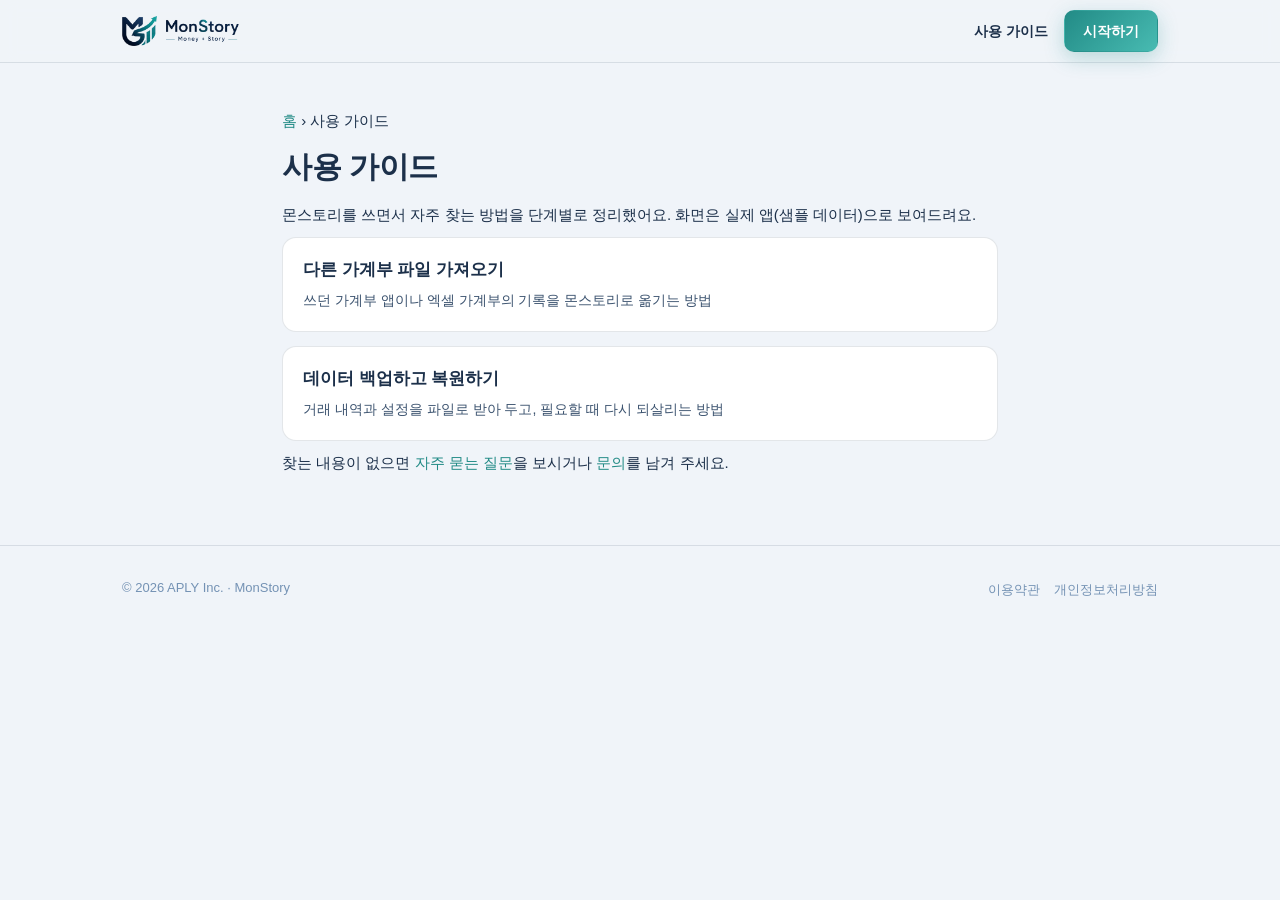
==== guide/index.html @ f763c850 "소개 페이지 3단계 — 사용 가이드(목록 + 가져오기 + 백업·복원) 구글 검색 쪽 통로. 블로그(이야기)와 문장이 겹치지 않게 설명서로 새로 썼다(유사 문서 피함). - /gui" ====
<!doctype html>
<html lang="ko">
<head>
<meta charset="UTF-8"/>
<meta name="viewport" content="width=device-width,initial-scale=1.0"/>
<!-- Google Analytics (GA4) -->
<script async src="https://www.googletagmanager.com/gtag/js?id=G-HTZ3LV5EJL"></script>
<script>
window.dataLayer=window.dataLayer||[];
function gtag(){dataLayer.push(arguments);}
gtag('js',new Date());
gtag('config','G-HTZ3LV5EJL');
</script>
<title>사용 가이드 — MonStory(몬스토리)</title>
<meta name="description" content="몬스토리 가계부를 쓰면서 자주 찾는 방법을 단계별로 정리했어요. 다른 가계부 파일 가져오기, 데이터 백업과 복원 등."/>
<link rel="canonical" href="https://home.monstory.app/guide/"/>
<meta name="robots" content="index,follow"/>
<meta property="og:type" content="article"/>
<meta property="og:site_name" content="MonStory"/>
<meta property="og:title" content="사용 가이드 — MonStory(몬스토리)"/>
<meta property="og:description" content="몬스토리 가계부를 쓰면서 자주 찾는 방법을 단계별로 정리했어요. 다른 가계부 파일 가져오기, 데이터 백업과 복원 등."/>
<meta property="og:url" content="https://home.monstory.app/guide/"/>
<meta property="og:image" content="https://home.monstory.app/og-image.png"/>
<meta property="og:locale" content="ko_KR"/>
<meta name="twitter:card" content="summary_large_image"/>
<link rel="icon" href="/favicon.ico" sizes="any"/>
<link rel="icon" type="image/png" sizes="32x32" href="/icons/favicon-32.png?v=5"/>
<link rel="apple-touch-icon" sizes="180x180" href="/icons/apple-touch-icon.png"/>
<meta name="theme-color" content="#f0f4f9"/>
<link rel="stylesheet" href="/styles.css?v=20261117b"/>
</head>
<body class="guide-page">
  <div class="nav"><div class="wrap">
    <a href="/"><img src="/logo/MonStory_wordmark.png" alt="MonStory"/></a>
    <span class="nav-r"><a class="nav-link" href="/guide/">사용 가이드</a><a class="btn btn-p" href="https://monstory.app/">시작하기</a></span>
  </div></div>

  <main class="guide-wrap">
    <p class="guide-crumb"><a href="/">홈</a> › 사용 가이드</p>
    <h1>사용 가이드</h1>
    <p class="guide-lead">몬스토리를 쓰면서 자주 찾는 방법을 단계별로 정리했어요. 화면은 실제 앱(샘플 데이터)으로 보여드려요.</p>
    <div class="guide-list">
      <a class="guide-card" href="/guide/import">
        <b>다른 가계부 파일 가져오기</b>
        <span>쓰던 가계부 앱이나 엑셀 가계부의 기록을 몬스토리로 옮기는 방법</span>
      </a>
      <a class="guide-card" href="/guide/backup">
        <b>데이터 백업하고 복원하기</b>
        <span>거래 내역과 설정을 파일로 받아 두고, 필요할 때 다시 되살리는 방법</span>
      </a>
    </div>
    <p class="guide-more">찾는 내용이 없으면 <a href="/#faq">자주 묻는 질문</a>을 보시거나 <a href="/#contact">문의</a>를 남겨 주세요.</p>
  </main>

  <footer><div class="wrap">
    <span class="cp">© 2026 APLY Inc. · MonStory</span>
    <span class="links"><a href="https://monstory.app/terms.html">이용약관</a><a href="https://monstory.app/privacy.html">개인정보처리방침</a></span>
  </div></footer>
</body>
</html>
---- styles.css ----
*{box-sizing:border-box;margin:0;padding:0}
:root{--navy:#1c304a;--teal:#228b86;--teal2:#48bbb2;--ink:#0f172a;--t2:#3d5470;--t3:#7492b4;--bg:#f0f4f9;--card:#fff;--bd:rgba(28,48,74,.12)}
body{font-family:-apple-system,BlinkMacSystemFont,'Segoe UI','Malgun Gothic','Apple SD Gothic Neo',sans-serif;color:var(--navy);background:var(--bg);line-height:1.6;-webkit-font-smoothing:antialiased;word-break:keep-all;overflow-wrap:break-word}
img{max-width:100%;display:block}
a{text-decoration:none;color:inherit}
.wrap{max-width:1080px;margin:0 auto;padding:0 22px}
.btn{display:inline-flex;align-items:center;gap:7px;border-radius:10px;padding:13px 22px;font-size:15px;line-height:1.6;font-weight:700;cursor:pointer;border:1px solid transparent;transition:transform .12s,box-shadow .12s}
.btn:hover{transform:translateY(-1px)}
.btn-p{background:linear-gradient(135deg,var(--teal),var(--teal2));color:#fff;box-shadow:0 6px 20px rgba(34,139,134,.28)}
.btn-o{background:#fff;border-color:var(--bd);color:var(--navy)}
/* nav */
.nav{position:sticky;top:0;z-index:10;background:rgba(240,244,249,.86);backdrop-filter:blur(8px);border-bottom:1px solid var(--bd)}
.nav .wrap{display:flex;align-items:center;justify-content:space-between;height:62px}
.nav img{height:30px}
.nav .btn{padding:9px 18px;font-size:14px}
.nav-r{display:flex;align-items:center;gap:16px}
.nav-link{font-size:14px;font-weight:600;color:var(--navy)}
.nav-link:hover{color:var(--teal)}
.faq-more{text-align:center;font-size:14px;color:var(--t2);margin-top:22px}
.faq-more a{color:var(--teal);font-weight:600}
/* ── 사용 가이드 (2026-11-17) ── */
.guide-wrap{max-width:760px;margin:0 auto;padding:36px 22px 20px}
.guide-crumb{font-size:13px;color:var(--t3);margin-bottom:14px}
.guide-crumb a{color:var(--t3)}.guide-crumb a:hover{color:var(--teal)}
.guide-wrap h1{font-size:30px;letter-spacing:-.4px;margin-bottom:12px}
.guide-lead{font-size:16px;color:var(--t2);margin-bottom:30px}
.guide-wrap h2{font-size:21px;margin:38px 0 12px;padding-top:6px}
.guide-wrap h3{font-size:16px;margin:22px 0 6px}
.guide-wrap p{font-size:15px;color:var(--navy);margin:10px 0}
.guide-wrap ul,.guide-wrap ol{padding-left:22px;margin:10px 0}
.guide-wrap li{font-size:15px;margin:6px 0}
.guide-wrap a{color:var(--teal)}
.guide-img{margin:18px 0 20px;border:1px solid var(--bd);border-radius:14px;overflow:hidden;background:#fff;box-shadow:0 10px 28px rgba(28,48,74,.10)}
.guide-img img{display:block;width:100%;height:auto}
.guide-wrap .guide-note{background:rgba(34,139,134,.07);border-left:3px solid var(--teal);border-radius:8px;padding:12px 14px;font-size:14px;color:var(--t2)}
.guide-list{display:grid;gap:14px;margin-top:10px}
.guide-wrap .guide-card{display:block;background:var(--card);border:1px solid var(--bd);border-radius:14px;padding:18px 20px;color:var(--navy)}
.guide-card b{display:block;font-size:17px;margin-bottom:4px}
.guide-card span{font-size:14px;color:var(--t2)}
.guide-wrap .guide-card:hover{border-color:var(--teal);box-shadow:0 8px 22px rgba(28,48,74,.08)}
.guide-more{font-size:14px;color:var(--t2);margin-top:26px}
.guide-cta{margin:44px 0 10px;padding:22px;border:1px solid var(--bd);border-radius:16px;background:var(--card);text-align:center}
.guide-wrap .guide-cta p{font-size:15px;color:var(--t2);margin:0 0 14px}
.guide-cta div{display:flex;gap:10px;justify-content:center;flex-wrap:wrap}
.guide-wrap .guide-cta .btn-p{color:#fff}
.guide-wrap .guide-cta .btn-o{color:var(--navy)}
.guide-back{font-size:14px;margin-top:18px}
@media(max-width:560px){ .nav-r{gap:12px} .nav-link{font-size:13px} .nav .btn{padding:8px 14px;font-size:13px} .guide-wrap h1{font-size:25px} }
/* hero */
.hero{padding:64px 0 52px}
.hero-grid{display:grid;grid-template-columns:1fr 1.22fr;gap:40px;align-items:center}
.badge{display:inline-block;background:rgba(34,139,134,.10);color:var(--teal);font-size:13px;font-weight:700;padding:5px 13px;border-radius:20px;margin-bottom:18px}
.hero h1{font-size:40px;line-height:1.25;letter-spacing:-.5px;margin-bottom:16px}
.hero h1 .g{background:linear-gradient(120deg,var(--navy),var(--teal));-webkit-background-clip:text;background-clip:text;-webkit-text-fill-color:transparent}
.hero p{font-size:17px;color:var(--t2);margin-bottom:28px}
.hero-cta{display:flex;gap:12px;flex-wrap:wrap}
.hero-note{margin-top:14px;font-size:13px;color:var(--t3)}
/* device frame */
.shot{background:#fff;border:1px solid var(--bd);border-radius:14px;overflow:hidden;box-shadow:0 18px 50px rgba(28,48,74,.16)}
.shot-bar{display:flex;align-items:center;gap:6px;padding:10px 13px;background:var(--navy)}
.shot-bar i{width:10px;height:10px;border-radius:50%;display:inline-block}
.shot-ph{aspect-ratio:16/11;background:repeating-linear-gradient(135deg,#eef2f7,#eef2f7 12px,#e7edf4 12px,#e7edf4 24px);display:flex;align-items:center;justify-content:center;color:var(--t3);font-size:14px;font-weight:600;text-align:center;padding:20px}
/* 히어로 — 큰 스마트폰 목업 안에서 영수증 스캔 시연 영상 재생 */
.hero-phone-wrap{display:flex;justify-content:center;align-items:center;padding:6px}
.hero-phone{position:relative;width:min(250px,58vw);aspect-ratio:9/19.3;background:#0b1526;border-radius:42px;padding:11px;box-shadow:0 36px 80px rgba(28,48,74,.30),inset 0 0 0 2px rgba(255,255,255,.05);border:1px solid rgba(28,48,74,.22);animation:hpFloat 6s ease-in-out infinite}
.hero-phone .hero-vid{position:absolute;inset:11px;width:calc(100% - 22px);height:calc(100% - 22px);object-fit:cover;border-radius:31px;display:block;background:#0b1526}
@keyframes hpFloat{0%,100%{transform:translateY(0)}50%{transform:translateY(-8px)}}
@media (prefers-reduced-motion:reduce){ .hero-phone{animation:none} }
/* sections */
section{padding:54px 0}
.sec-ttl{text-align:center;margin-bottom:8px;font-size:28px;letter-spacing:-.3px}
.sec-sub{text-align:center;color:#5a7290;font-size:15px;margin-bottom:40px}
/* features */
.feat-grid{display:grid;grid-template-columns:repeat(2,1fr);gap:18px}
.feat{background:var(--card);border:1px solid var(--bd);border-radius:16px;padding:24px 24px}
.feat-ic{width:46px;height:46px;border-radius:12px;background:rgba(34,139,134,.10);color:var(--teal);display:flex;align-items:center;justify-content:center;font-size:22px;margin-bottom:14px}
.feat h3{font-size:17px;margin-bottom:6px}
.feat p{font-size:14px;color:var(--t2)}
/* 꼼꼼하게 쓰는 분을 위해 — 기능 카드보다 한 단계 작은 3칸 */
.pro-grid{display:grid;grid-template-columns:repeat(3,1fr);gap:14px}
.pro{display:flex;gap:14px;align-items:flex-start;background:var(--card);border:1px solid var(--bd);border-radius:14px;padding:18px 18px}
.pro-ic{flex:none;width:40px;height:40px;border-radius:11px;background:rgba(34,139,134,.10);color:var(--teal);display:flex;align-items:center;justify-content:center}
.pro h3{font-size:15px;margin-bottom:4px}
.pro p{font-size:13.5px;color:var(--t2);line-height:1.55}
.pro-sec{padding-top:0}
@media(max-width:960px){ .pro-grid{grid-template-columns:repeat(2,1fr)} }
@media(max-width:600px){ .pro-grid{grid-template-columns:1fr} }
/* receipt scan (모바일 흐름) */
.rscan{background:linear-gradient(180deg,rgba(34,139,134,.07),rgba(34,139,134,.02))}
.rscan .badge{display:block;width:max-content;margin:0 auto 14px}
.rflow{display:grid;grid-template-columns:1fr auto 1fr auto 1fr;align-items:start;gap:16px;max-width:820px;margin:8px auto 0}
.rstep{display:flex;flex-direction:column;align-items:center;margin:0}
.phone{position:relative;width:100%;max-width:220px;aspect-ratio:9/19;background:var(--navy);border-radius:26px;box-shadow:0 14px 34px rgba(28,48,74,.20);overflow:hidden}
.phone img{position:absolute;top:7px;left:7px;width:calc(100% - 14px);height:calc(100% - 14px);object-fit:cover;object-position:top;border-radius:20px;display:block}
.phone-ph{position:absolute;inset:7px;border-radius:20px;background:rgba(255,255,255,.07);color:#cdd8e6;display:flex;align-items:center;justify-content:center;text-align:center;font-size:13px;line-height:1.6;padding:14px}
.rstep figcaption{margin-top:16px;text-align:center}
.rstep-n{display:inline-flex;width:24px;height:24px;border-radius:50%;background:var(--teal);color:#fff;font-weight:800;font-size:13px;align-items:center;justify-content:center;margin-bottom:8px}
.rstep figcaption b{display:block;font-size:15px;margin-bottom:3px}
.rstep figcaption span{display:block;font-size:13px;color:var(--t2)}
.rarrow{align-self:center;color:var(--teal);font-size:26px;font-weight:800;margin-top:70px}
.rscan-note{text-align:center;margin:30px auto 0;display:block;width:max-content;max-width:100%;background:rgba(34,139,134,.10);color:var(--teal);font-weight:600;font-size:13.5px;padding:9px 18px;border-radius:20px}
.rscan-note b{font-weight:800}
/* faq */
.faq{max-width:720px;margin:0 auto;display:flex;flex-direction:column;gap:12px}
.faq-item{background:var(--card);border:1px solid var(--bd);border-radius:14px;padding:0 20px}
.faq-item summary{list-style:none;cursor:pointer;font-weight:700;font-size:15px;color:var(--navy);padding:17px 0;display:flex;align-items:center;justify-content:space-between;gap:12px}
.faq-item summary::-webkit-details-marker{display:none}
.faq-item summary::after{content:"+";color:var(--teal);font-weight:800;font-size:20px;line-height:1;flex-shrink:0;transition:transform .2s}
.faq-item[open] summary::after{transform:rotate(45deg)}
.faq-item>p{font-size:14px;color:var(--t2);line-height:1.65;padding:0 0 18px;margin-top:-2px}
.faq-item>p.faq-note{font-size:13px;color:var(--mut,#7b8794)}
/* showcase */
.showcase{background:var(--navy);color:#fff}
.showcase .sec-ttl{color:#fff}.showcase .sec-sub{color:#aebfd4}
.show-grid{display:grid;grid-template-columns:repeat(2,1fr);gap:24px}
.show-cap{margin-top:12px}.show-cap b{font-size:15px;color:#fff}.show-cap span{display:block;font-size:13px;color:#aebfd4;margin-top:2px}
/* steps */
.steps{display:grid;grid-template-columns:repeat(3,1fr);gap:18px}
.step{background:var(--card);border:1px solid var(--bd);border-radius:16px;padding:24px;text-align:center}
.step-n{width:34px;height:34px;border-radius:50%;background:var(--teal);color:#fff;font-weight:800;display:flex;align-items:center;justify-content:center;margin:0 auto 12px}
.step h3{font-size:16px;margin-bottom:6px}.step p{font-size:13.5px;color:var(--t2)}
/* trust */
.trust{display:grid;grid-template-columns:repeat(4,1fr);gap:16px;text-align:center}
.trust>div{background:var(--card);border:1px solid var(--bd);border-radius:14px;padding:22px 14px}
.trust-ic{width:46px;height:46px;border-radius:12px;background:rgba(34,139,134,.10);color:var(--teal);display:flex;align-items:center;justify-content:center;margin:0 auto 12px}
.trust b{font-size:14px}.trust p{font-size:12.5px;color:var(--t3);margin-top:3px}
/* cta */
.cta{text-align:center;background:linear-gradient(135deg,var(--navy),#244a6e);color:#fff;border-radius:22px;padding:52px 24px;margin:0 0 8px}
.cta h2{font-size:26px;margin-bottom:10px}.cta p{color:#cfe0ef;margin-bottom:24px}
/* contact */
.contact{padding-top:0}
/* 문의 폼: FAQ 아코디언과 동일한 디자인, 펼치면 폼 표시 */
.contact-toggle .contact-card{background:none;border:0;box-shadow:none;padding:6px 0 20px}
.contact-card{background:var(--card);border:1px solid var(--bd);border-radius:20px;padding:34px 32px;box-shadow:0 14px 40px rgba(28,48,74,.08)}
.form-row{display:grid;grid-template-columns:1fr 1fr;gap:14px}
.field{margin-bottom:16px}
.field>label{display:block;font-size:13.5px;font-weight:700;color:var(--t2);margin-bottom:6px}
.field>input,.field>textarea{width:100%;border:1px solid var(--bd);border-radius:10px;padding:12px 14px;font-size:15px;font-family:inherit;color:var(--navy);background:#fff;transition:border-color .12s,box-shadow .12s}
.field>input:focus,.field>textarea:focus{outline:none;border-color:var(--teal);box-shadow:0 0 0 3px rgba(34,139,134,.12)}
.field textarea{resize:vertical;min-height:120px;line-height:1.6}
.radio-row{display:flex;gap:10px;flex-wrap:wrap}
.radio{flex:1;min-width:120px;display:flex;align-items:center;justify-content:center;gap:7px;border:1px solid var(--bd);border-radius:10px;padding:11px 12px;font-size:14px;font-weight:600;color:var(--t2);cursor:pointer;transition:border-color .12s,background .12s,color .12s}
.radio input{accent-color:var(--teal);margin:0;cursor:pointer}
.radio:hover{border-color:var(--teal)}
.radio:has(input:checked){border-color:var(--teal);background:rgba(34,139,134,.08);color:var(--navy)}
.cf-turnstile{margin-bottom:16px;display:flex;justify-content:center}
.contact .btn{display:flex;width:fit-content;margin:4px auto 0;padding:13px 48px}
.contact .btn:disabled{opacity:.85;cursor:default;transform:none}
.spinner{display:inline-block;width:16px;height:16px;border:2px solid rgba(255,255,255,.45);border-top-color:#fff;border-radius:50%;animation:spin .6s linear infinite}
@keyframes spin{to{transform:rotate(360deg)}}
.form-msg{margin-top:14px;font-size:14px;text-align:center;min-height:20px}
.form-msg.ok{color:var(--teal);font-weight:700}
.form-msg.err{color:#d64545;font-weight:700}
.contact-note{margin:16px auto 0;font-size:12.5px;line-height:1.6;color:var(--t3);text-align:center}
.contact-note a{color:var(--t2);text-decoration:underline}
.contact-note a:hover{color:var(--teal)}
/* modal */
.modal{position:fixed;inset:0;z-index:100;display:flex;align-items:center;justify-content:center;padding:20px}
.modal[hidden]{display:none}
.modal-backdrop{position:absolute;inset:0;background:rgba(15,23,42,.45);backdrop-filter:blur(2px);animation:fade .18s ease}
.modal-box{position:relative;background:var(--card);border-radius:20px;padding:34px 30px;max-width:380px;width:100%;text-align:center;box-shadow:0 24px 60px rgba(28,48,74,.28);animation:pop .2s ease}
.modal-ic{width:60px;height:60px;border-radius:50%;background:rgba(34,139,134,.12);color:var(--teal);display:flex;align-items:center;justify-content:center;margin:0 auto 16px}
.modal-box h3{font-size:19px;margin-bottom:8px}
.modal-box p{font-size:14.5px;color:var(--t2);margin-bottom:22px}
.modal-box .btn{width:100%;justify-content:center}
@keyframes fade{from{opacity:0}to{opacity:1}}
@keyframes pop{from{opacity:0;transform:translateY(8px) scale(.97)}to{opacity:1;transform:none}}
/* footer */
footer{padding:30px 0 50px;border-top:1px solid var(--bd);margin-top:40px}
footer .wrap{display:flex;align-items:center;justify-content:space-between;flex-wrap:wrap;gap:12px}
footer .links a{font-size:13px;color:var(--t3);margin-left:14px}
footer .links a:hover{color:var(--teal)}
footer .cp{font-size:13px;color:var(--t3)}
@media(max-width:820px){
  .hero-grid,.feat-grid,.show-grid,.steps,.trust{grid-template-columns:1fr}
  .hero{padding:40px 0 36px}.hero h1{font-size:30px}
  .sec-ttl{font-size:23px}
  .rflow{grid-template-columns:1fr;gap:30px;max-width:280px}
  .rarrow{display:none}
}
@media(max-width:560px){
  .form-row{grid-template-columns:1fr}
}

/* ============================================================
   STORY / WORLDVIEW PAGE  —  cute & witty theme
   ============================================================ */
:root{--rito:#b88e1e;--rito2:#ffe08a;--rito-soft:#fff3cf}
/* keyframes */
@keyframes floaty{0%,100%{transform:translateY(0) rotate(var(--r,0deg))}50%{transform:translateY(-12px) rotate(var(--r,0deg))}}
@keyframes wiggle{0%,100%{transform:rotate(-2.5deg)}50%{transform:rotate(2.5deg)}}
@keyframes pop{from{opacity:0;transform:scale(.9) translateY(10px)}to{opacity:1;transform:none}}
@keyframes bob{0%,100%{transform:translateY(0)}50%{transform:translateY(-6px)}}

/* cute fonts scoped to story page + teaser */
.story-page{background:#fff8e6;font-family:'Gowun Dodum','Apple SD Gothic Neo',sans-serif}
.story-page h1,.story-page h2,.story-page h3,.story-page .char-name,.story-page .badge,
.story-page .btn,.story-page .nav a,.story-page .sec-ttl{font-family:'Jua','Apple SD Gothic Neo',sans-serif;font-weight:400;letter-spacing:0}
.story-page .nav{background:rgba(255,248,230,.88)}
.story-page .badge{background:#fff;border:2px solid var(--rito2);color:var(--teal);box-shadow:2px 2px 0 var(--rito2)}
.story-page footer{background:#fff8e6}

/* ---------- story teaser (on index — matches landing mood) ---------- */
.story-teaser{background:#fff;border-top:1px solid var(--bd);border-bottom:1px solid var(--bd)}
.teaser-grid{display:grid;grid-template-columns:1.05fr 1fr;gap:40px;align-items:center}
.teaser-copy .badge{margin-bottom:18px}
.teaser-copy h2{font-size:28px;line-height:1.3;letter-spacing:-.3px;margin-bottom:14px;color:var(--navy)}
.teaser-copy h2 .g{background:linear-gradient(120deg,var(--navy),var(--teal));-webkit-background-clip:text;background-clip:text;-webkit-text-fill-color:transparent}
.teaser-copy p{font-size:16px;color:var(--t2);margin-bottom:24px}
.teaser-chars{display:flex;align-items:flex-end;justify-content:center;gap:8px;position:relative}
.teaser-chars img{max-height:230px;width:auto;position:relative;z-index:1}
.teaser-chars::after{content:'';position:absolute;left:50%;bottom:4px;transform:translateX(-50%);width:320px;max-width:76%;height:20px;border-radius:50%;background:rgba(28,48,74,.13);filter:blur(9px);z-index:0}
.teaser-chars .shot-ph{aspect-ratio:3/2;width:100%;border-radius:16px}

/* ---------- story hero ---------- */
.story-hero{padding:62px 0 24px;text-align:center;position:relative;overflow:hidden}
.story-hero .badge{margin-bottom:18px}
.story-hero h1{font-size:46px;line-height:1.22;margin-bottom:16px}
.story-hero h1 .g{color:var(--teal)}
.story-hero .lede{font-size:18px;color:var(--t2);max-width:600px;margin:0 auto 26px;line-height:1.75}
.story-hero .pair{display:flex;align-items:flex-end;justify-content:center;gap:6px;position:relative;z-index:1}
.story-hero .pair img{max-height:320px;width:auto;position:relative;z-index:1;animation:bob 4.5s ease-in-out infinite}
.story-hero .pair::after{content:'';position:absolute;left:50%;bottom:12px;transform:translateX(-50%);width:440px;max-width:78%;height:26px;border-radius:50%;background:rgba(28,48,74,.16);filter:blur(11px);z-index:0}
.story-hero .pair .shot-ph{aspect-ratio:16/9;max-width:620px;width:100%;border-radius:24px}
/* floating deco emojis */
.deco{position:absolute;font-size:34px;opacity:.9;animation:floaty 5s ease-in-out infinite;pointer-events:none;z-index:0;filter:drop-shadow(0 6px 10px rgba(28,48,74,.12))}
.deco.d1{top:40px;left:8%;--r:-12deg}
.deco.d2{top:90px;right:10%;--r:14deg;animation-duration:6s}
.deco.d3{bottom:30px;left:14%;--r:8deg;animation-duration:5.5s}
.deco.d4{top:160px;right:20%;--r:-8deg;animation-duration:6.5s;font-size:26px}
.deco svg{width:1em;height:1em;display:block}
/* cute inline icons next to labels/titles */
.lbl-ic{width:1.05em;height:1.05em;vertical-align:-.15em;margin:0 .12em;display:inline-block}
.char-eyebrow svg{width:17px;height:17px;vertical-align:-3px;margin-right:5px}
.ab-ic svg{width:26px;height:26px}
.future .em svg{width:42px;height:42px;display:block;margin:0 auto}

/* ---------- lore narrative ---------- */
.lore{background:#fff8e6;padding:54px 0}
.lore-box{max-width:1000px;margin:0 auto;background:linear-gradient(160deg,#28a299,#1b7a74);border-radius:32px;padding:52px 34px;text-align:center;box-shadow:0 22px 44px rgba(27,122,116,.28)}
.lore .sec-ttl{color:#fff;font-size:30px}
.lore p{font-size:16.5px;line-height:1.9;color:#e6f4f2;text-align:center;margin:0 auto 18px;max-width:600px}
.lore p .hl{color:#fff;font-family:'Jua',sans-serif}
.lore p .hl-t{color:#fff3cc;font-family:'Jua',sans-serif}
.lore .terms{display:grid;grid-template-columns:repeat(3,1fr);gap:18px;margin:38px auto 0;max-width:920px}
.lore .term{background:#fff;border:2px solid var(--navy);border-radius:20px;padding:20px 16px 18px;text-align:center;box-shadow:4px 4px 0 var(--rito2);transition:transform .15s}
.lore .term:hover{transform:translateY(-5px) rotate(-1.5deg)}
.lore .term .term-ch{height:80px;display:flex;align-items:flex-end;justify-content:center;margin-bottom:12px}
.lore .term .term-ch img{max-height:80px;width:auto;filter:drop-shadow(0 6px 9px rgba(28,48,74,.16))}
.lore .term b{display:block;font-family:'Jua',sans-serif;font-size:16px;color:var(--teal);margin-bottom:5px}
.lore .term span{font-size:13.5px;color:var(--t2);line-height:1.6}

/* ---------- character block ---------- */
section.chars{background:#fff8e6}
.char{display:grid;grid-template-columns:0.92fr 1.08fr;gap:44px;align-items:center;padding:30px 0 50px}
.char-art{position:relative;display:flex;align-items:center;justify-content:center;border-radius:30px;padding:28px;min-height:300px;border:3px solid var(--navy)}
.char-art img{height:280px;width:auto;max-width:100%;filter:drop-shadow(0 16px 24px rgba(28,48,74,.16));animation:bob 5s ease-in-out infinite}
.char-art .shot-ph{aspect-ratio:1/1;width:100%;border-radius:20px}
.char.mosto .char-art{background:radial-gradient(circle at 50% 40%,rgba(72,187,178,.30),rgba(34,139,134,.10));box-shadow:8px 8px 0 var(--teal)}
.char.rito .char-art{background:radial-gradient(circle at 50% 40%,rgba(255,224,138,.55),rgba(255,224,138,.18));box-shadow:8px 8px 0 var(--rito2)}
/* color chip sticker on art */
.color-chip{position:absolute;top:-14px;right:-14px;background:#fff;border:2px solid var(--navy);border-radius:14px;padding:7px 12px;font-family:'Fredoka',sans-serif;font-weight:600;font-size:13px;display:flex;align-items:center;gap:7px;box-shadow:3px 3px 0 var(--navy);transform:rotate(6deg)}
.color-chip i{width:14px;height:14px;border-radius:4px;display:inline-block;border:1.5px solid var(--navy)}
.char.rito{direction:rtl}
.char.rito>*{direction:ltr}
.char-eyebrow{font-family:'Jua',sans-serif;font-size:14px;letter-spacing:.2px;margin-bottom:8px}
.char.mosto .char-eyebrow{color:var(--teal)}
.char.rito .char-eyebrow{color:var(--rito)}
.char-name{font-size:34px;margin-bottom:4px}
.char-name small{font-family:'Fredoka',sans-serif;font-weight:500}
.char-tag{font-family:'Gaegu',cursive;font-weight:700;font-size:21px;color:var(--t2);margin-bottom:16px;transform:rotate(-1deg)}
.char.mosto .char-tag{color:var(--teal)}
.char.rito .char-tag{color:var(--rito)}
.char-desc{font-size:15.5px;color:var(--t2);line-height:1.85;margin-bottom:20px}
.char-traits{display:flex;flex-wrap:wrap;gap:8px;margin-bottom:22px}
.trait{font-family:'Jua',sans-serif;font-size:13.5px;padding:6px 14px;border-radius:20px;border:2px solid}
.char.mosto .trait{background:rgba(34,139,134,.08);color:var(--teal);border-color:rgba(34,139,134,.30)}
.char.rito .trait{background:var(--rito-soft);color:var(--rito);border-color:rgba(255,224,138,.8)}
.ability{display:flex;gap:13px;align-items:flex-start;margin-bottom:14px}
.ability .ab-ic{flex:none;width:44px;height:44px;border-radius:14px;display:flex;align-items:center;justify-content:center;font-size:22px;border:2px solid}
.char.mosto .ab-ic{background:#fff;border-color:var(--teal)}
.char.rito .ab-ic{background:#fff;border-color:var(--rito2)}
.ability b{font-family:'Jua',sans-serif;display:block;font-size:15px;margin-bottom:2px}
.ability span{font-size:13.5px;color:var(--t2);line-height:1.6}
/* like / dislike row */
.likes{display:flex;flex-wrap:wrap;gap:10px;margin:20px 0 4px}
.like{display:flex;align-items:center;gap:7px;font-size:13.5px;background:#fff;border:2px dashed var(--bd);border-radius:14px;padding:8px 13px}
.like b{font-family:'Jua',sans-serif;font-size:13px}
.like.up b{color:var(--teal)}
.like.down b{color:#d97a7a}
/* speech-bubble quote */
.char-quote{position:relative;margin-top:22px;padding:16px 20px;border-radius:18px;font-family:'Gaegu',cursive;font-weight:700;font-size:19px;line-height:1.55}
.char-quote:before{content:'';position:absolute;left:28px;bottom:-13px;border:7px solid transparent}
.char.mosto .char-quote{background:var(--teal);color:#fff}
.char.mosto .char-quote:before{border-top-color:var(--teal);border-bottom:0}
.char.rito .char-quote{background:var(--rito2);color:#5a4a14}
.char.rito .char-quote:before{border-top-color:var(--rito2);border-bottom:0}

/* ---------- dialogue ---------- */
.dialog{background:linear-gradient(135deg,#e9f6f4,#fff3cf)}
.dialog-wrap{max-width:700px;margin:0 auto;display:flex;flex-direction:column;gap:20px}
.msg{display:flex;align-items:flex-end;gap:10px;max-width:92%}
.msg.m{align-self:flex-start}
.msg.r{align-self:flex-end;flex-direction:row-reverse}
.msg-ch{width:56px;height:56px;object-fit:contain;flex:none;filter:drop-shadow(0 5px 7px rgba(28,48,74,.16))}
.msg .bubble{align-self:flex-end;max-width:none}
.bubble{max-width:80%;padding:14px 20px;border-radius:22px;font-size:16px;line-height:1.55;position:relative;animation:pop .4s ease both;border:2px solid var(--navy)}
.bubble .who{font-family:'Jua',sans-serif;display:block;font-size:13px;margin-bottom:3px}
.bubble.m{align-self:flex-start;background:var(--teal);color:#fff;border-bottom-left-radius:6px;box-shadow:3px 3px 0 var(--navy)}
.bubble.r{align-self:flex-end;background:var(--rito2);color:#5a4a14;border-bottom-right-radius:6px;box-shadow:-3px 3px 0 var(--navy)}
.bubble.m .who{color:#cdeeeb}
.bubble.r .who{color:#9a8128}
.dialog .punch{text-align:center;margin-top:26px;font-family:'Gaegu',cursive;font-weight:700;font-size:20px;color:var(--teal)}

/* ---------- journey (horizontal scroll) ---------- */
.journey{background:linear-gradient(180deg,#fff8e6,#fbf1d6)}
.journey-track{display:flex;gap:18px;overflow-x:auto;scroll-snap-type:x mandatory;-webkit-overflow-scrolling:touch;padding:8px 2px 22px}
.journey-track::-webkit-scrollbar{height:8px}
.journey-track::-webkit-scrollbar-thumb{background:rgba(28,48,74,.22);border-radius:8px}
.journey-track::-webkit-scrollbar-track{background:transparent}
.jcard{flex:0 0 258px;scroll-snap-align:start;background:#fff;border:2px solid var(--navy);border-radius:20px;box-shadow:5px 5px 0 var(--rito2);overflow:hidden;display:flex;flex-direction:column}
.jimg{position:relative;aspect-ratio:7/5;border-bottom:2px solid var(--navy);background:#eef6f5;overflow:hidden}
.jimg img{width:100%;height:100%;object-fit:cover;display:block}
.jimg .ph{position:absolute;inset:0;display:flex;align-items:center;justify-content:center;text-align:center;font-size:12.5px;font-weight:700;color:var(--t3);line-height:1.5;padding:12px;background:repeating-linear-gradient(135deg,#eef2f7,#eef2f7 10px,#e7edf4 10px,#e7edf4 20px)}
.jnum{position:absolute;top:10px;left:10px;width:30px;height:30px;border-radius:50%;background:var(--teal);color:#fff;border:2px solid var(--navy);display:flex;align-items:center;justify-content:center;font-family:'Jua',sans-serif;font-size:14px;box-shadow:2px 2px 0 var(--navy);z-index:2}
.jbody{padding:13px 15px 15px;flex:1}
.jbody h3{font-family:'Jua',sans-serif;font-size:15.5px;margin-bottom:5px;line-height:1.3}
.jbody p{font-size:13px;color:var(--t2);line-height:1.55}

/* ---------- roles (app) ---------- */
.roles{display:grid;grid-template-columns:repeat(2,1fr);gap:18px}
.role{background:#fff;border:2px solid var(--navy);border-radius:20px;padding:22px 24px;display:flex;gap:16px;align-items:flex-start;transition:transform .15s,box-shadow .15s}
.role.m{box-shadow:5px 5px 0 var(--teal)}
.role.r{box-shadow:5px 5px 0 var(--rito2)}
.role:hover{transform:translate(-2px,-2px)}
.role.m:hover{box-shadow:7px 7px 0 var(--teal)}
.role.r:hover{box-shadow:7px 7px 0 var(--rito2)}
.role .role-by{flex:none;width:56px;height:56px;border-radius:16px;display:flex;align-items:center;justify-content:center;font-family:'Jua',sans-serif;font-size:13px;text-align:center;line-height:1.2;border:2px solid var(--navy)}
.role.m .role-by{background:var(--teal);color:#fff}
.role.r .role-by{background:var(--rito2);color:#5a4a14}
.role h3{font-size:17px;margin-bottom:5px}
.role .said{font-family:'Gaegu',cursive;font-weight:700;font-size:17px;color:var(--navy);line-height:1.5}
.role .scene{display:block;font-size:12.5px;color:var(--t3);margin-top:8px}

/* ---------- future characters ---------- */
.future-grid{display:grid;grid-template-columns:repeat(4,1fr);gap:16px}
.future{background:#fff;border:2px solid var(--navy);border-radius:22px;padding:26px 18px;text-align:center;box-shadow:4px 4px 0 var(--rito2);transition:transform .15s}
.future:hover{transform:translateY(-5px) rotate(-1.5deg)}
.future .em{font-size:36px;margin-bottom:10px}
.future b{font-family:'Jua',sans-serif;display:block;font-size:16px;margin-bottom:4px}
.future span{display:block;font-size:13px;color:var(--t3);line-height:1.55}
.future .soon{font-family:'Fredoka',sans-serif;display:inline-block;margin-top:12px;font-size:11px;font-weight:600;letter-spacing:.5px;color:var(--navy);background:var(--rito2);border:1.5px solid var(--navy);border-radius:20px;padding:3px 11px}

/* cute CTA on story page */
.story-page .cta{background:linear-gradient(135deg,var(--teal),#2fa39c);border:3px solid var(--navy);box-shadow:8px 8px 0 var(--rito2)}
.story-page .cta h2{font-size:30px}

@media(max-width:820px){
  .teaser-grid{grid-template-columns:1fr;text-align:center}
  .teaser-chars{order:-1}
  .char,.char.rito{grid-template-columns:1fr;direction:ltr;gap:28px}
  .char-art{order:-1;min-height:0}
  .lore .terms,.roles,.future-grid{grid-template-columns:1fr}
  .story-hero h1{font-size:34px}
  .future-grid{grid-template-columns:repeat(2,1fr)}
  .deco{display:none}
}

/* respect reduced-motion preference (a11y) */
@media (prefers-reduced-motion: reduce){
  *,*::before,*::after{animation:none!important;transition:none!important;scroll-behavior:auto!important}
}
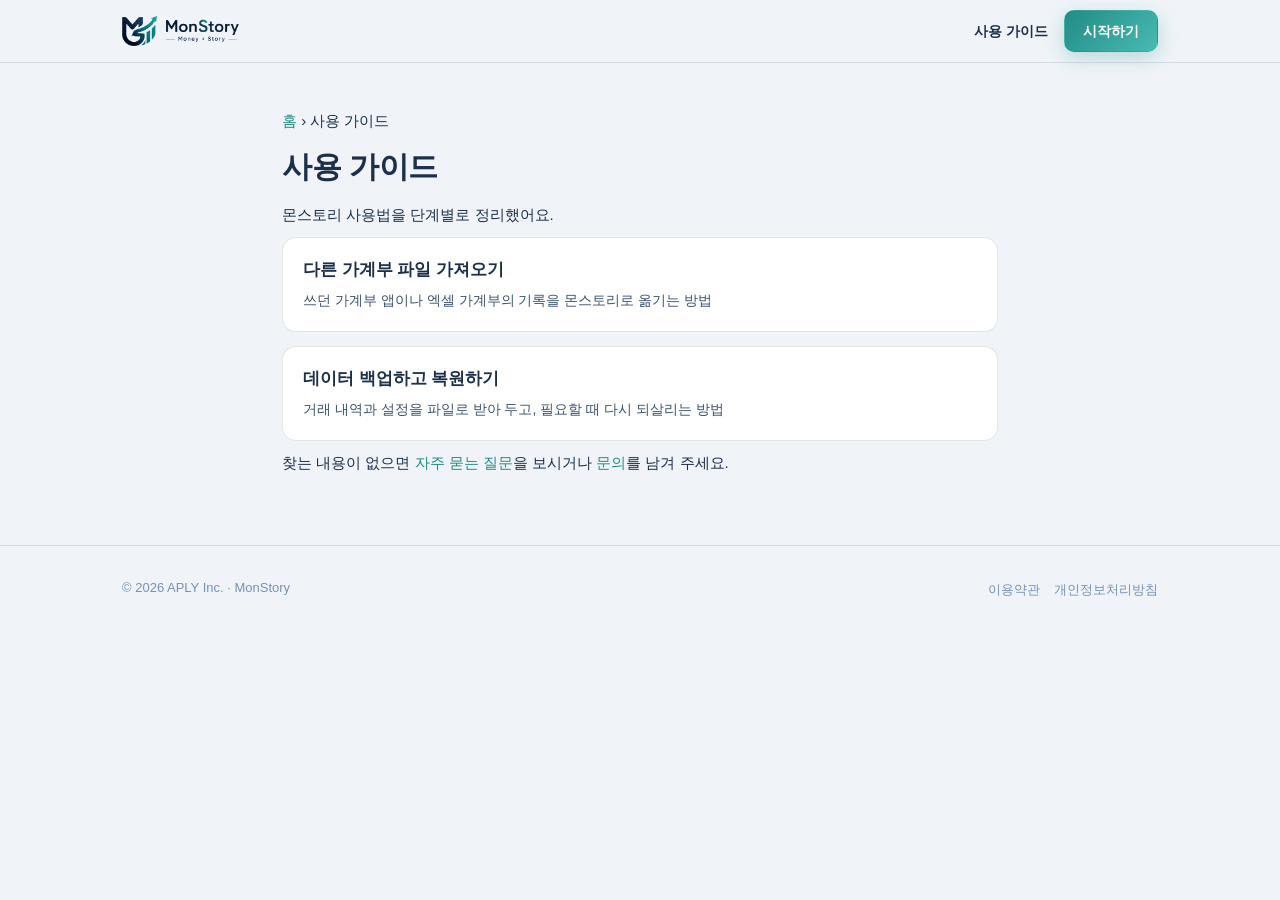
==== commit 8c73fbf9: "사용 가이드 목록 — 첫 문장 다듬기 '자주 찾는 방법을'(어색함)·'화면은 실제 앱으로 보여드려요'(불필요) → "몬스토리 사용법을 단계별로 정리했어요."(사용자) 검색 결과 설" ====
--- a/guide/index.html
+++ b/guide/index.html
@@ -12,13 +12,13 @@
 gtag('config','G-HTZ3LV5EJL');
 </script>
 <title>사용 가이드 — MonStory(몬스토리)</title>
-<meta name="description" content="몬스토리 가계부를 쓰면서 자주 찾는 방법을 단계별로 정리했어요. 다른 가계부 파일 가져오기, 데이터 백업과 복원 등."/>
+<meta name="description" content="몬스토리 가계부 사용법을 단계별로 정리했어요. 다른 가계부 파일 가져오기, 데이터 백업과 복원 등."/>
 <link rel="canonical" href="https://home.monstory.app/guide/"/>
 <meta name="robots" content="index,follow"/>
 <meta property="og:type" content="article"/>
 <meta property="og:site_name" content="MonStory"/>
 <meta property="og:title" content="사용 가이드 — MonStory(몬스토리)"/>
-<meta property="og:description" content="몬스토리 가계부를 쓰면서 자주 찾는 방법을 단계별로 정리했어요. 다른 가계부 파일 가져오기, 데이터 백업과 복원 등."/>
+<meta property="og:description" content="몬스토리 가계부 사용법을 단계별로 정리했어요. 다른 가계부 파일 가져오기, 데이터 백업과 복원 등."/>
 <meta property="og:url" content="https://home.monstory.app/guide/"/>
 <meta property="og:image" content="https://home.monstory.app/og-image.png"/>
 <meta property="og:locale" content="ko_KR"/>
@@ -38,7 +38,7 @@
   <main class="guide-wrap">
     <p class="guide-crumb"><a href="/">홈</a> › 사용 가이드</p>
     <h1>사용 가이드</h1>
-    <p class="guide-lead">몬스토리를 쓰면서 자주 찾는 방법을 단계별로 정리했어요. 화면은 실제 앱(샘플 데이터)으로 보여드려요.</p>
+    <p class="guide-lead">몬스토리 사용법을 단계별로 정리했어요.</p>
     <div class="guide-list">
       <a class="guide-card" href="/guide/import">
         <b>다른 가계부 파일 가져오기</b>
